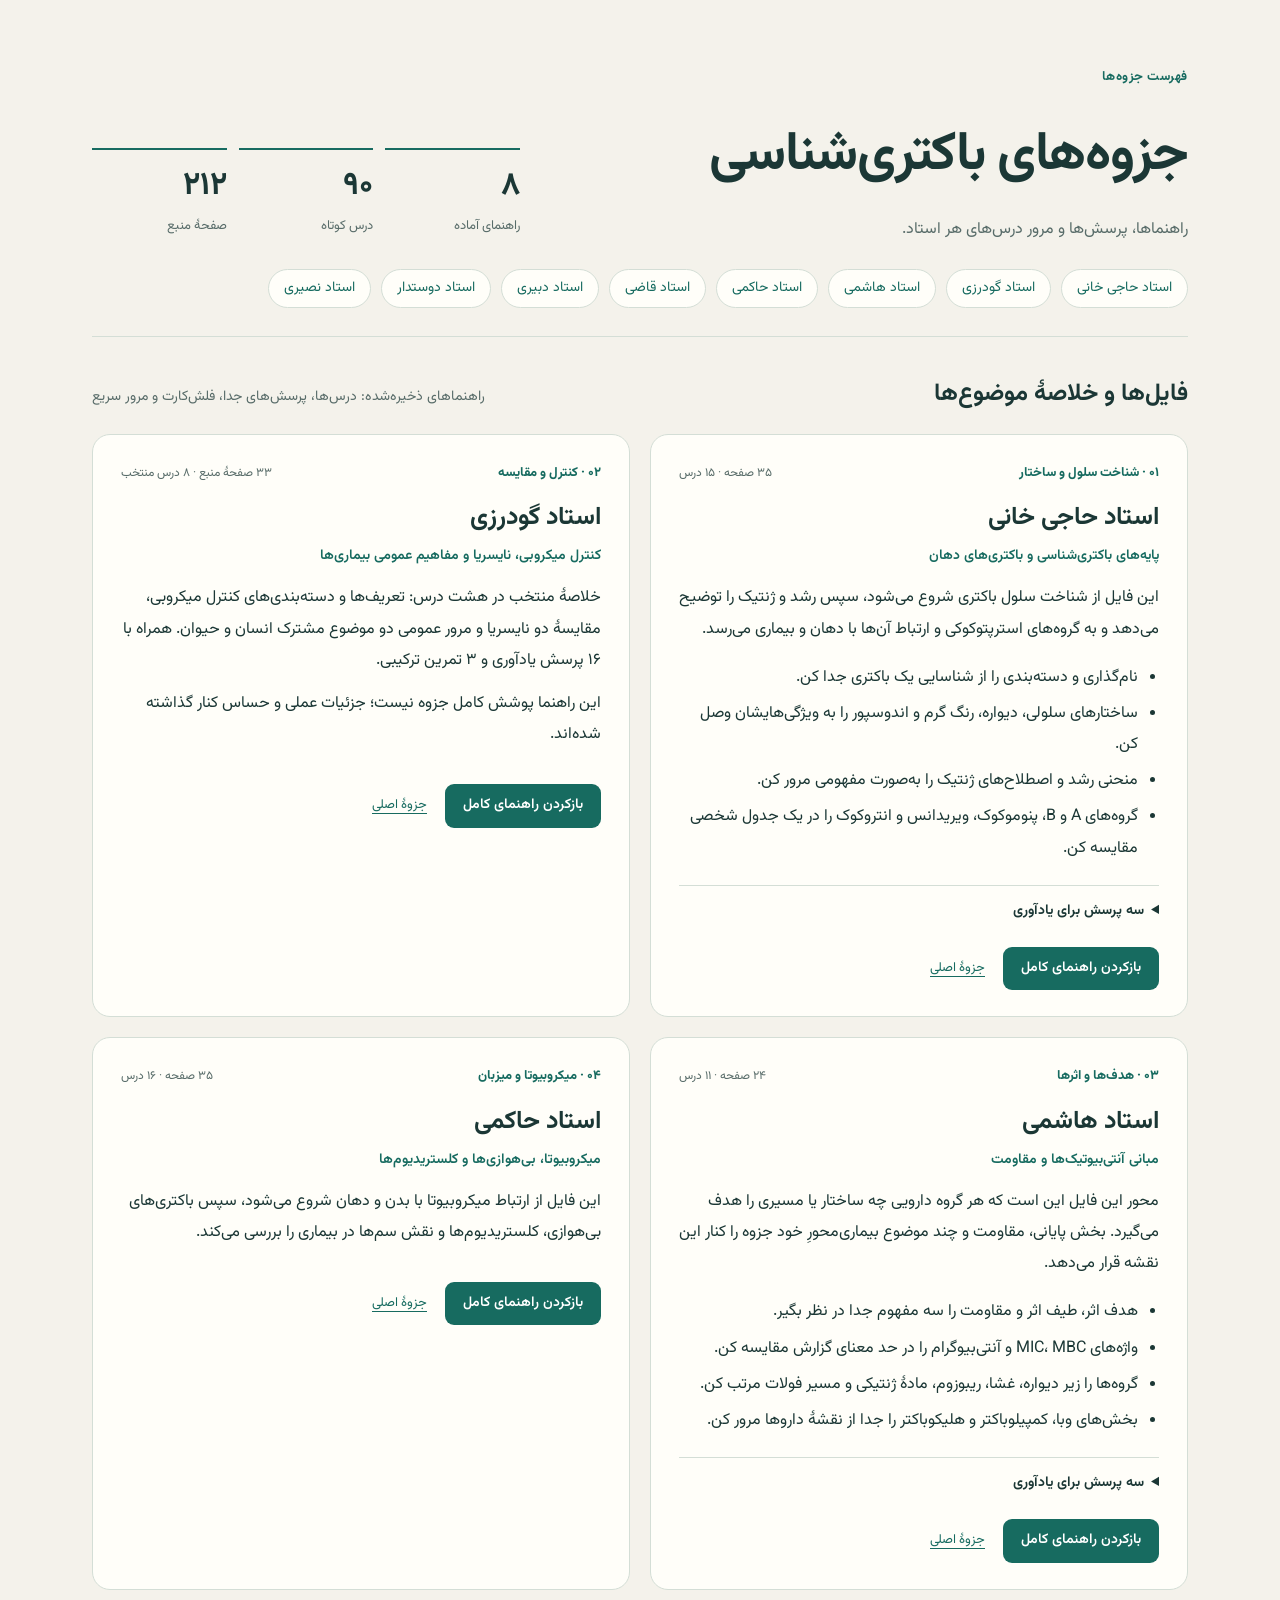
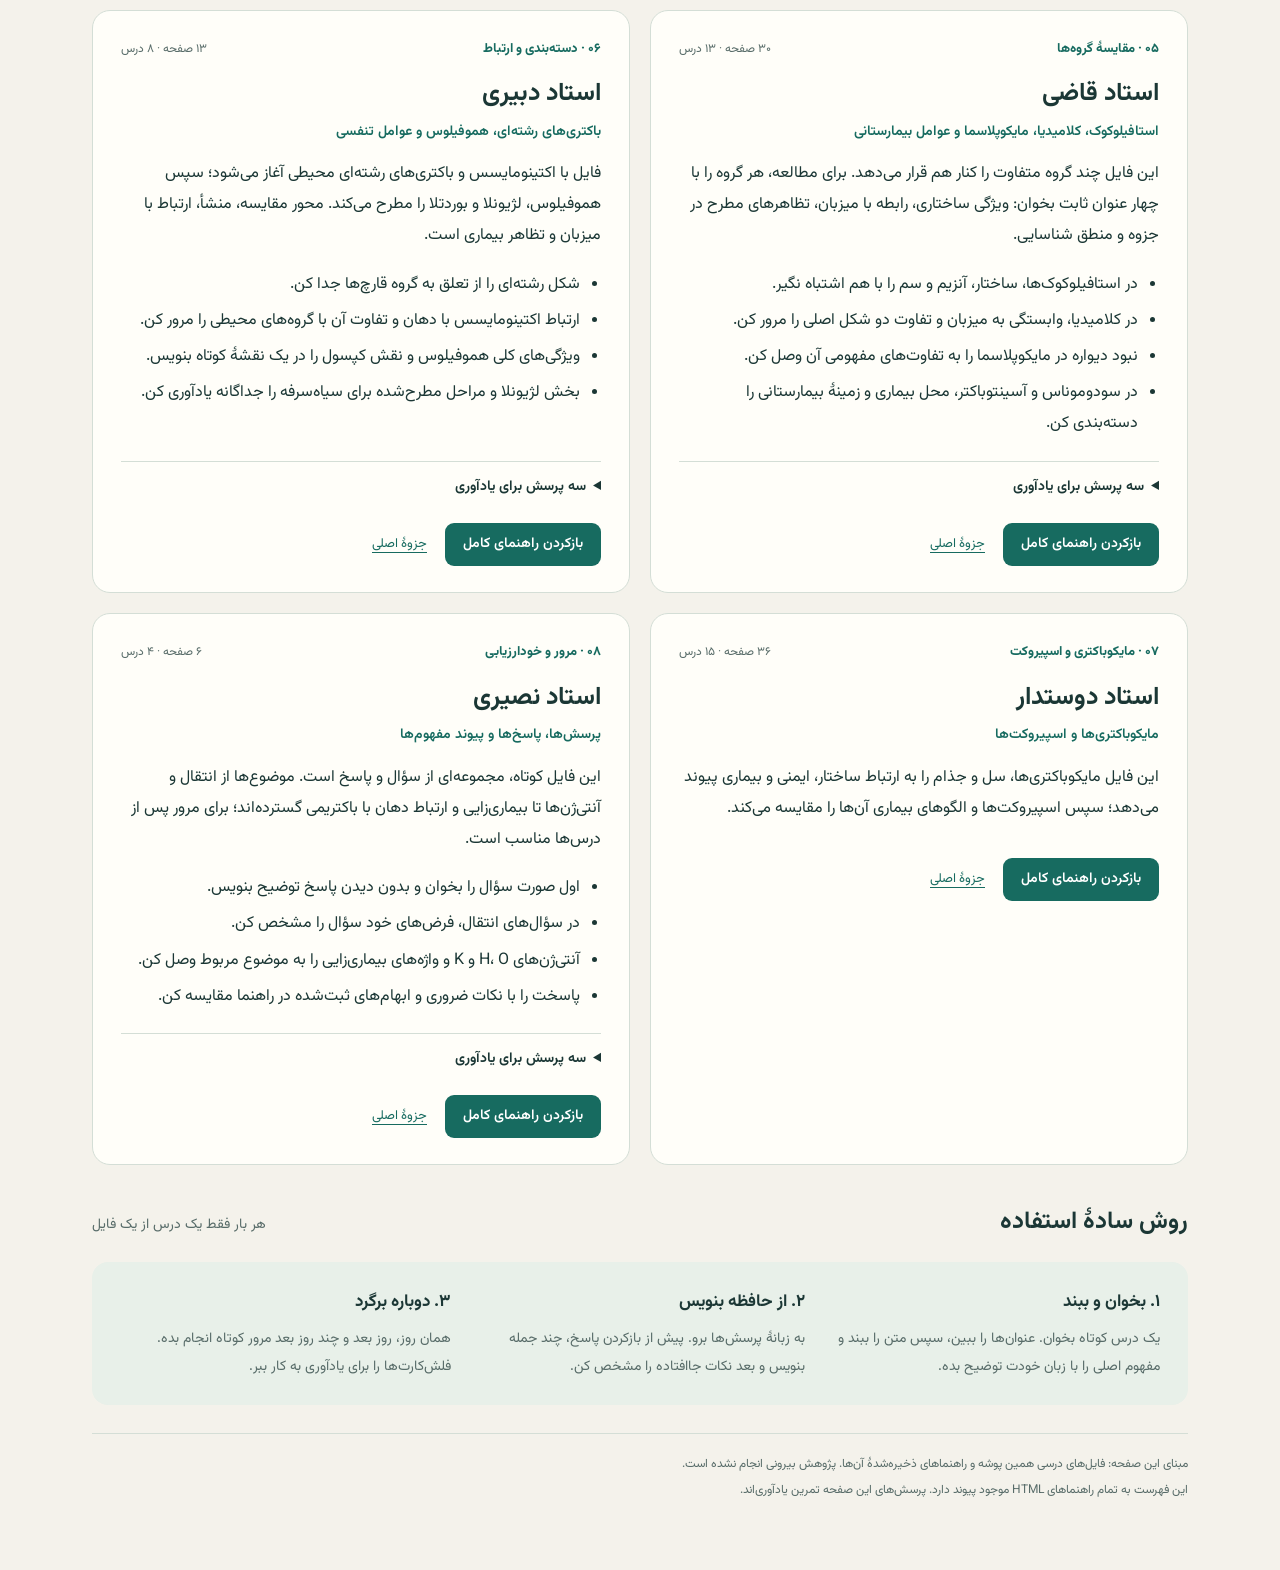
==== study-guides/index.html @ 0874d5f5 "Add Persian bacteriology study guides and static website" ====
<!doctype html>
<html lang="fa" dir="rtl">
<head>
<meta charset="utf-8">
<meta name="viewport" content="width=device-width,initial-scale=1">
<title>راهنمای مطالعهٔ باکتری‌شناسی</title>
<style>
@font-face{font-family:Vazirmatn;src:url('_work/vazirmatn.woff2') format('woff2');font-weight:100 900;font-display:swap}
:root{color-scheme:light;--bg:#f4f2eb;--paper:#fffef9;--ink:#1b3735;--muted:#586c69;--line:#d4ded6;--accent:#176b60;--wash:#e8f0e9;--note:#80533b}
*{box-sizing:border-box}html{scroll-behavior:smooth}body{margin:0;background:var(--bg);color:var(--ink);font-family:Vazirmatn,Tahoma,sans-serif;font-size:16px;line-height:1.95}a{color:var(--accent);text-underline-offset:5px}a:focus-visible,summary:focus-visible{outline:3px solid #bd6b43;outline-offset:5px}main{max-width:1160px;margin:auto;padding:36px 32px 64px}.eyebrow{font-size:13px;letter-spacing:.04em;font-weight:700;color:var(--accent)}header{border-bottom:1px solid var(--line);padding:16px 0 28px}.hero{display:grid;grid-template-columns:1.45fr 1fr;gap:48px;align-items:end}h1{font-size:clamp(32px,4.5vw,54px);line-height:1.45;margin:14px 0 18px;letter-spacing:-1.3px}h1 span{color:var(--accent)}.lead{color:var(--muted);max-width:650px;margin:0}.stats{display:grid;grid-template-columns:repeat(3,1fr);gap:12px}.stat{border-top:2px solid var(--accent);padding:12px 0 4px}.stat strong{display:block;font-size:32px;line-height:1.5}.stat span{font-size:13px;color:var(--muted)}nav{display:flex;gap:10px;flex-wrap:wrap;margin:24px 0 0}nav a{padding:5px 15px;background:var(--paper);border:1px solid var(--line);border-radius:24px;text-decoration:none;font-size:14px}.section-head{display:flex;gap:20px;justify-content:space-between;align-items:baseline;margin:34px 0 16px}.section-head h2{margin:0;font-size:24px}.section-head p{margin:0;color:var(--muted);font-size:14px}.grid{display:grid;grid-template-columns:repeat(2,minmax(0,1fr));gap:20px}.card{background:var(--paper);padding:26px 28px;border:1px solid var(--line);border-radius:18px;display:flex;flex-direction:column}.card-top{display:flex;align-items:baseline;justify-content:space-between;gap:12px}.number{color:var(--accent);font-weight:750;font-size:13px}.meta{color:var(--muted);font-size:12px}.card h3{font-size:25px;margin:8px 0 0}.subtitle{font-weight:600;color:var(--accent);font-size:14px;margin:2px 0 12px}.card p{margin:0 0 12px}.card ul{padding-right:21px;margin:0 0 16px}.card li{margin:5px 0}.card details{border-top:1px solid var(--line);padding-top:12px;margin-top:auto}.card summary{cursor:pointer;font-weight:650;font-size:14px}.card details ol{padding-right:22px;font-size:14px;margin-bottom:0}.actions{display:flex;align-items:center;gap:18px;flex-wrap:wrap;margin-top:22px}.button{display:inline-block;background:var(--accent);color:white;border-radius:9px;padding:8px 18px;text-decoration:none;font-weight:600;font-size:14px}.source{font-size:13px}.method{display:grid;grid-template-columns:repeat(3,1fr);gap:24px;padding:24px 28px;background:var(--wash);border-radius:16px}.method h3{font-size:17px;margin:0 0 7px}.method p{font-size:14px;color:var(--muted);margin:0}.skip{margin-top:34px;padding:24px 28px;border:1px solid #d9c9bc;border-radius:16px}.skip h2{font-size:21px;margin:0 0 8px;color:var(--note)}.skip p{margin:0;color:var(--muted);font-size:14px}.skipped-files{display:flex;gap:10px;flex-wrap:wrap;margin-top:16px}.skipped-files span{padding:5px 16px;background:#ece5dc;border-radius:20px;color:#684936;font-size:14px}footer{margin-top:28px;padding-top:16px;border-top:1px solid var(--line);color:var(--muted);font-size:12px}footer p{margin:3px 0}.hint{font-size:13px;color:var(--muted);margin:15px 0 0}
@media(max-width:760px){main{padding:22px 18px 40px}.hero{grid-template-columns:1fr;gap:24px}.grid{grid-template-columns:1fr}.method{grid-template-columns:1fr;gap:20px}.section-head{display:block}.section-head p{margin-top:6px}.card{padding:22px}.stats{max-width:430px}.skip{padding:22px}}
@media(prefers-reduced-motion:reduce){html{scroll-behavior:auto}}
@media print{body{background:white;font-size:12px}main{padding:0}.card{break-inside:avoid}.grid{display:block}.card{margin-bottom:16px}nav,.actions,details{display:none}.hero{gap:24px}.skip{break-inside:avoid}}
.home-link{display:inline-flex;align-items:center;justify-content:center;gap:8px;min-height:44px;padding:7px 14px;border:1px solid var(--line);border-radius:10px;background:var(--paper);color:var(--ink);font-size:calc(14px * var(--text-scale,1));font-weight:600;text-decoration:none;white-space:nowrap}.home-link:hover{background:var(--soft,var(--wash));text-decoration:underline}.home-link:focus-visible{outline:3px solid var(--green,var(--accent));outline-offset:3px}.home-fallback{margin:0 0 14px}.js .home-fallback{display:none}@media print{.home-link,.home-fallback{display:none!important}}
</style>
</head>
<body>
<main>
<header>
<p class="eyebrow">فهرست جزوه‌ها</p>
<div class="hero">
<div><h1><strong>جزوه‌های باکتری‌شناسی</strong></h1><p class="lead">راهنماها، پرسش‌ها و مرور درس‌های هر استاد.</p></div>
<div class="stats" aria-label="آمار راهنماهای این فهرست"><div class="stat"><strong>۸</strong><span>راهنمای آماده</span></div><div class="stat"><strong>۹۰</strong><span>درس کوتاه</span></div><div class="stat"><strong>۲۱۲</strong><span>صفحهٔ منبع</span></div></div>
</div>
<nav aria-label="دسترسی به فایل‌ها"><a href="#haji-khani">استاد حاجی خانی</a><a href="#goodarzi">استاد گودرزی</a><a href="#hashemi">استاد هاشمی</a><a href="#hakemi">استاد حاکمی</a><a href="#ghazi">استاد قاضی</a><a href="#dabiri">استاد دبیری</a><a href="#doostdar">استاد دوستدار</a><a href="#nasiri">استاد نصیری</a></nav>
</header>

<div class="section-head"><h2>فایل‌ها و خلاصهٔ موضوع‌ها</h2><p>راهنماهای ذخیره‌شده: درس‌ها، پرسش‌های جدا، فلش‌کارت و مرور سریع</p></div>
<section class="grid" aria-label="راهنماهای مطالعه">
<article class="card" id="haji-khani">
<div class="card-top"><span class="number">۰۱ · شناخت سلول و ساختار</span><span class="meta">۳۵ صفحه · ۱۵ درس</span></div>
<h3>استاد حاجی خانی</h3><p class="subtitle">پایه‌های باکتری‌شناسی و باکتری‌های دهان</p>
<p>این فایل از شناخت سلول باکتری شروع می‌شود، سپس رشد و ژنتیک را توضیح می‌دهد و به گروه‌های استرپتوکوکی و ارتباط آن‌ها با دهان و بیماری می‌رسد.</p>
<ul><li>نام‌گذاری و دسته‌بندی را از شناسایی یک باکتری جدا کن.</li><li>ساختارهای سلولی، دیواره، رنگ گرم و اندوسپور را به ویژگی‌هایشان وصل کن.</li><li>منحنی رشد و اصطلاح‌های ژنتیک را به‌صورت مفهومی مرور کن.</li><li>گروه‌های A و B، پنوموکوک، ویریدانس و انتروکوک را در یک جدول شخصی مقایسه کن.</li></ul>
<details><summary>سه پرسش برای یادآوری</summary><ol><li>دیواره و غشا چه تفاوتی در نقش دارند؟</li><li>کروموزوم، پلاسمید و نوکلئوئید چه نسبتی با هم دارند؟</li><li>باکتری‌های مطرح در دهان چه ارتباط‌هایی با پلاک و بیماری دارند؟</li></ol></details>
<div class="actions"><a class="button" href="%D8%A7%D8%B3%D8%AA%D8%A7%D8%AF%20%D8%AD%D8%A7%D8%AC%DB%8C%20%D8%AE%D8%A7%D9%86%DB%8C.html">بازکردن راهنمای کامل</a><a class="source" href="../%D8%A7%D8%B3%D8%AA%D8%A7%D8%AF%20%D8%AD%D8%A7%D8%AC%DB%8C%20%D8%AE%D8%A7%D9%86%DB%8C.pdf">جزوهٔ اصلی</a></div>
</article>

<article class="card" id="goodarzi"><div class="card-top"><span class="number">۰۲ · کنترل و مقایسه</span><span class="meta">۳۳ صفحهٔ منبع · ۸ درس منتخب</span></div><h3>استاد گودرزی</h3><p class="subtitle">کنترل میکروبی، نایسریا و مفاهیم عمومی بیماری‌ها</p><p>خلاصهٔ منتخب در هشت درس: تعریف‌ها و دسته‌بندی‌های کنترل میکروبی، مقایسهٔ دو نایسریا و مرور عمومی دو موضوع مشترک انسان و حیوان. همراه با ۱۶ پرسش یادآوری و ۳ تمرین ترکیبی.</p><p>این راهنما پوشش کامل جزوه نیست؛ جزئیات عملی و حساس کنار گذاشته شده‌اند.</p><div class="actions"><a class="button" href="%D8%A7%D8%B3%D8%AA%D8%A7%D8%AF%20%DA%AF%D9%88%D8%AF%D8%B1%D8%B2%DB%8C.html">بازکردن راهنمای کامل</a><a class="source" href="../%D8%A7%D8%B3%D8%AA%D8%A7%D8%AF%20%DA%AF%D9%88%D8%AF%D8%B1%D8%B2%DB%8C.pdf">جزوهٔ اصلی</a></div></article>

<article class="card" id="hashemi">
<div class="card-top"><span class="number">۰۳ · هدف‌ها و اثرها</span><span class="meta">۲۴ صفحه · ۱۱ درس</span></div>
<h3>استاد هاشمی</h3><p class="subtitle">مبانی آنتی‌بیوتیک‌ها و مقاومت</p>
<p>محور این فایل این است که هر گروه دارویی چه ساختار یا مسیری را هدف می‌گیرد. بخش پایانی، مقاومت و چند موضوع بیماری‌محورِ خود جزوه را کنار این نقشه قرار می‌دهد.</p>
<ul><li>هدف اثر، طیف اثر و مقاومت را سه مفهوم جدا در نظر بگیر.</li><li>واژه‌های MIC، MBC و آنتی‌بیوگرام را در حد معنای گزارش مقایسه کن.</li><li>گروه‌ها را زیر دیواره، غشا، ریبوزوم، مادهٔ ژنتیکی و مسیر فولات مرتب کن.</li><li>بخش‌های وبا، کمپیلوباکتر و هلیکوباکتر را جدا از نقشهٔ داروها مرور کن.</li></ul>
<details><summary>سه پرسش برای یادآوری</summary><ol><li>هدف یک دارو چه تفاوتی با طیف آن دارد؟</li><li>مهار ساخت پروتئین چه ارتباطی با ریبوزوم دارد؟</li><li>تغییر هدف دارو چگونه با مفهوم مقاومت مرتبط می‌شود؟</li></ol></details>
<div class="actions"><a class="button" href="%D8%A7%D8%B3%D8%AA%D8%A7%D8%AF%20%D9%87%D8%A7%D8%B4%D9%85%DB%8C.html">بازکردن راهنمای کامل</a><a class="source" href="../%D8%A7%D8%B3%D8%AA%D8%A7%D8%AF%20%D9%87%D8%A7%D8%B4%D9%85%DB%8C.pdf">جزوهٔ اصلی</a></div>
</article>

<article class="card" id="hakemi">
<div class="card-top"><span class="number">۰۴ · میکروبیوتا و میزبان</span><span class="meta">۳۵ صفحه · ۱۶ درس</span></div>
<h3>استاد حاکمی</h3><p class="subtitle">میکروبیوتا، بی‌هوازی‌ها و کلستریدیوم‌ها</p>
<p>این فایل از ارتباط میکروبیوتا با بدن و دهان شروع می‌شود، سپس باکتری‌های بی‌هوازی، کلستریدیوم‌ها و نقش سم‌ها در بیماری را بررسی می‌کند.</p>
<div class="actions"><a class="button" href="%D8%A7%D8%B3%D8%AA%D8%A7%D8%AF%20%D8%AD%D8%A7%DA%A9%D9%85%DB%8C.html">بازکردن راهنمای کامل</a><a class="source" href="../%D8%A7%D8%B3%D8%AA%D8%A7%D8%AF%20%D8%AD%D8%A7%DA%A9%D9%85%DB%8C.pdf">جزوهٔ اصلی</a></div>
</article>

<article class="card" id="ghazi">
<div class="card-top"><span class="number">۰۵ · مقایسهٔ گروه‌ها</span><span class="meta">۳۰ صفحه · ۱۳ درس</span></div>
<h3>استاد قاضی</h3><p class="subtitle">استافیلوکوک، کلامیدیا، مایکوپلاسما و عوامل بیمارستانی</p>
<p>این فایل چند گروه متفاوت را کنار هم قرار می‌دهد. برای مطالعه، هر گروه را با چهار عنوان ثابت بخوان: ویژگی ساختاری، رابطه با میزبان، تظاهرهای مطرح در جزوه و منطق شناسایی.</p>
<ul><li>در استافیلوکوک‌ها، ساختار، آنزیم و سم را با هم اشتباه نگیر.</li><li>در کلامیدیا، وابستگی به میزبان و تفاوت دو شکل اصلی را مرور کن.</li><li>نبود دیواره در مایکوپلاسما را به تفاوت‌های مفهومی آن وصل کن.</li><li>در سودوموناس و آسینتوباکتر، محل بیماری و زمینهٔ بیمارستانی را دسته‌بندی کن.</li></ul>
<details><summary>سه پرسش برای یادآوری</summary><ol><li>مسمومیت غذایی چه تفاوتی با عفونت بافتی دارد؟</li><li>دو شکل اصلی کلامیدیا چه تفاوت مفهومی دارند؟</li><li>چه ویژگی ساختاری مایکوپلاسما را از بسیاری از گروه‌ها جدا می‌کند؟</li></ol></details>
<div class="actions"><a class="button" href="%D8%A7%D8%B3%D8%AA%D8%A7%D8%AF%20%D9%82%D8%A7%D8%B6%DB%8C.html">بازکردن راهنمای کامل</a><a class="source" href="../%D8%A7%D8%B3%D8%AA%D8%A7%D8%AF%20%D9%82%D8%A7%D8%B6%DB%8C.pdf">جزوهٔ اصلی</a></div>
</article>

<article class="card" id="dabiri">
<div class="card-top"><span class="number">۰۶ · دسته‌بندی و ارتباط</span><span class="meta">۱۳ صفحه · ۸ درس</span></div>
<h3>استاد دبیری</h3><p class="subtitle">باکتری‌های رشته‌ای، هموفیلوس و عوامل تنفسی</p>
<p>فایل با اکتینومایسس و باکتری‌های رشته‌ای محیطی آغاز می‌شود؛ سپس هموفیلوس، لژیونلا و بوردتلا را مطرح می‌کند. محور مقایسه، منشأ، ارتباط با میزبان و تظاهر بیماری است.</p>
<ul><li>شکل رشته‌ای را از تعلق به گروه قارچ‌ها جدا کن.</li><li>ارتباط اکتینومایسس با دهان و تفاوت آن با گروه‌های محیطی را مرور کن.</li><li>ویژگی‌های کلی هموفیلوس و نقش کپسول را در یک نقشهٔ کوتاه بنویس.</li><li>بخش لژیونلا و مراحل مطرح‌شده برای سیاه‌سرفه را جداگانه یادآوری کن.</li></ul>
<details><summary>سه پرسش برای یادآوری</summary><ol><li>چرا شکل رشته‌ای به‌تنهایی به معنای قارچ‌بودن نیست؟</li><li>منشأ درون‌زاد و برون‌زاد چه تفاوتی دارند؟</li><li>چطور موضوع‌های دهانی و تنفسی این فایل را به دو نقشهٔ جدا تبدیل می‌کنی؟</li></ol></details>
<div class="actions"><a class="button" href="%D8%A7%D8%B3%D8%AA%D8%A7%D8%AF%20%D8%AF%D8%A8%DB%8C%D8%B1%DB%8C.html">بازکردن راهنمای کامل</a><a class="source" href="../%D8%A7%D8%B3%D8%AA%D8%A7%D8%AF%20%D8%AF%D8%A8%DB%8C%D8%B1%DB%8C.pdf">جزوهٔ اصلی</a></div>
</article>

<article class="card" id="doostdar">
<div class="card-top"><span class="number">۰۷ · مایکوباکتری و اسپیروکت</span><span class="meta">۳۶ صفحه · ۱۵ درس</span></div>
<h3>استاد دوستدار</h3><p class="subtitle">مایکوباکتری‌ها و اسپیروکت‌ها</p>
<p>این فایل مایکوباکتری‌ها، سل و جذام را به ارتباط ساختار، ایمنی و بیماری پیوند می‌دهد؛ سپس اسپیروکت‌ها و الگوهای بیماری آن‌ها را مقایسه می‌کند.</p>
<div class="actions"><a class="button" href="%D8%A7%D8%B3%D8%AA%D8%A7%D8%AF%20%D8%AF%D9%88%D8%B3%D8%AA%D8%AF%D8%A7%D8%B1.html">بازکردن راهنمای کامل</a><a class="source" href="../%D8%A7%D8%B3%D8%AA%D8%A7%D8%AF%20%D8%AF%D9%88%D8%B3%D8%AA%D8%AF%D8%A7%D8%B1.pdf">جزوهٔ اصلی</a></div>
</article>

<article class="card" id="nasiri">
<div class="card-top"><span class="number">۰۸ · مرور و خودارزیابی</span><span class="meta">۶ صفحه · ۴ درس</span></div>
<h3>استاد نصیری</h3><p class="subtitle">پرسش‌ها، پاسخ‌ها و پیوند مفهوم‌ها</p>
<p>این فایل کوتاه، مجموعه‌ای از سؤال و پاسخ است. موضوع‌ها از انتقال و آنتی‌ژن‌ها تا بیماری‌زایی و ارتباط دهان با باکتریمی گسترده‌اند؛ برای مرور پس از درس‌ها مناسب است.</p>
<ul><li>اول صورت سؤال را بخوان و بدون دیدن پاسخ توضیح بنویس.</li><li>در سؤال‌های انتقال، فرض‌های خود سؤال را مشخص کن.</li><li>آنتی‌ژن‌های H، O و K و واژه‌های بیماری‌زایی را به موضوع مربوط وصل کن.</li><li>پاسخت را با نکات ضروری و ابهام‌های ثبت‌شده در راهنما مقایسه کن.</li></ul>
<details><summary>سه پرسش برای یادآوری</summary><ol><li>چرا فرض‌های صورت سؤال در نتیجه‌گیری اهمیت دارند؟</li><li>آنتی‌ژن‌های H، O و K به چه ویژگی‌هایی اشاره می‌کنند؟</li><li>موضوع دهان و باکتریمی به کدام بخش درس‌های قبلی وصل می‌شود؟</li></ol></details>
<div class="actions"><a class="button" href="%D8%A7%D8%B3%D8%AA%D8%A7%D8%AF%20%D9%86%D8%B5%DB%8C%D8%B1%DB%8C.html">بازکردن راهنمای کامل</a><a class="source" href="../%D8%A7%D8%B3%D8%AA%D8%A7%D8%AF%20%D9%86%D8%B5%DB%8C%D8%B1%DB%8C.pdf">جزوهٔ اصلی</a></div>
</article>
</section>

<div class="section-head"><h2>روش سادهٔ استفاده</h2><p>هر بار فقط یک درس از یک فایل</p></div>
<section class="method" aria-label="روش مطالعه"><div><h3>۱. بخوان و ببند</h3><p>یک درس کوتاه بخوان. عنوان‌ها را ببین، سپس متن را ببند و مفهوم اصلی را با زبان خودت توضیح بده.</p></div><div><h3>۲. از حافظه بنویس</h3><p>به زبانهٔ پرسش‌ها برو. پیش از بازکردن پاسخ، چند جمله بنویس و بعد نکات جاافتاده را مشخص کن.</p></div><div><h3>۳. دوباره برگرد</h3><p>همان روز، روز بعد و چند روز بعد مرور کوتاه انجام بده. فلش‌کارت‌ها را برای یادآوری به کار ببر.</p></div></section>


<footer><p>مبنای این صفحه: فایل‌های درسی همین پوشه و راهنماهای ذخیره‌شدهٔ آن‌ها. پژوهش بیرونی انجام نشده است.</p><p>این فهرست به تمام راهنماهای HTML موجود پیوند دارد. پرسش‌های این صفحه تمرین یادآوری‌اند.</p></footer>
</main>
</body>
</html>
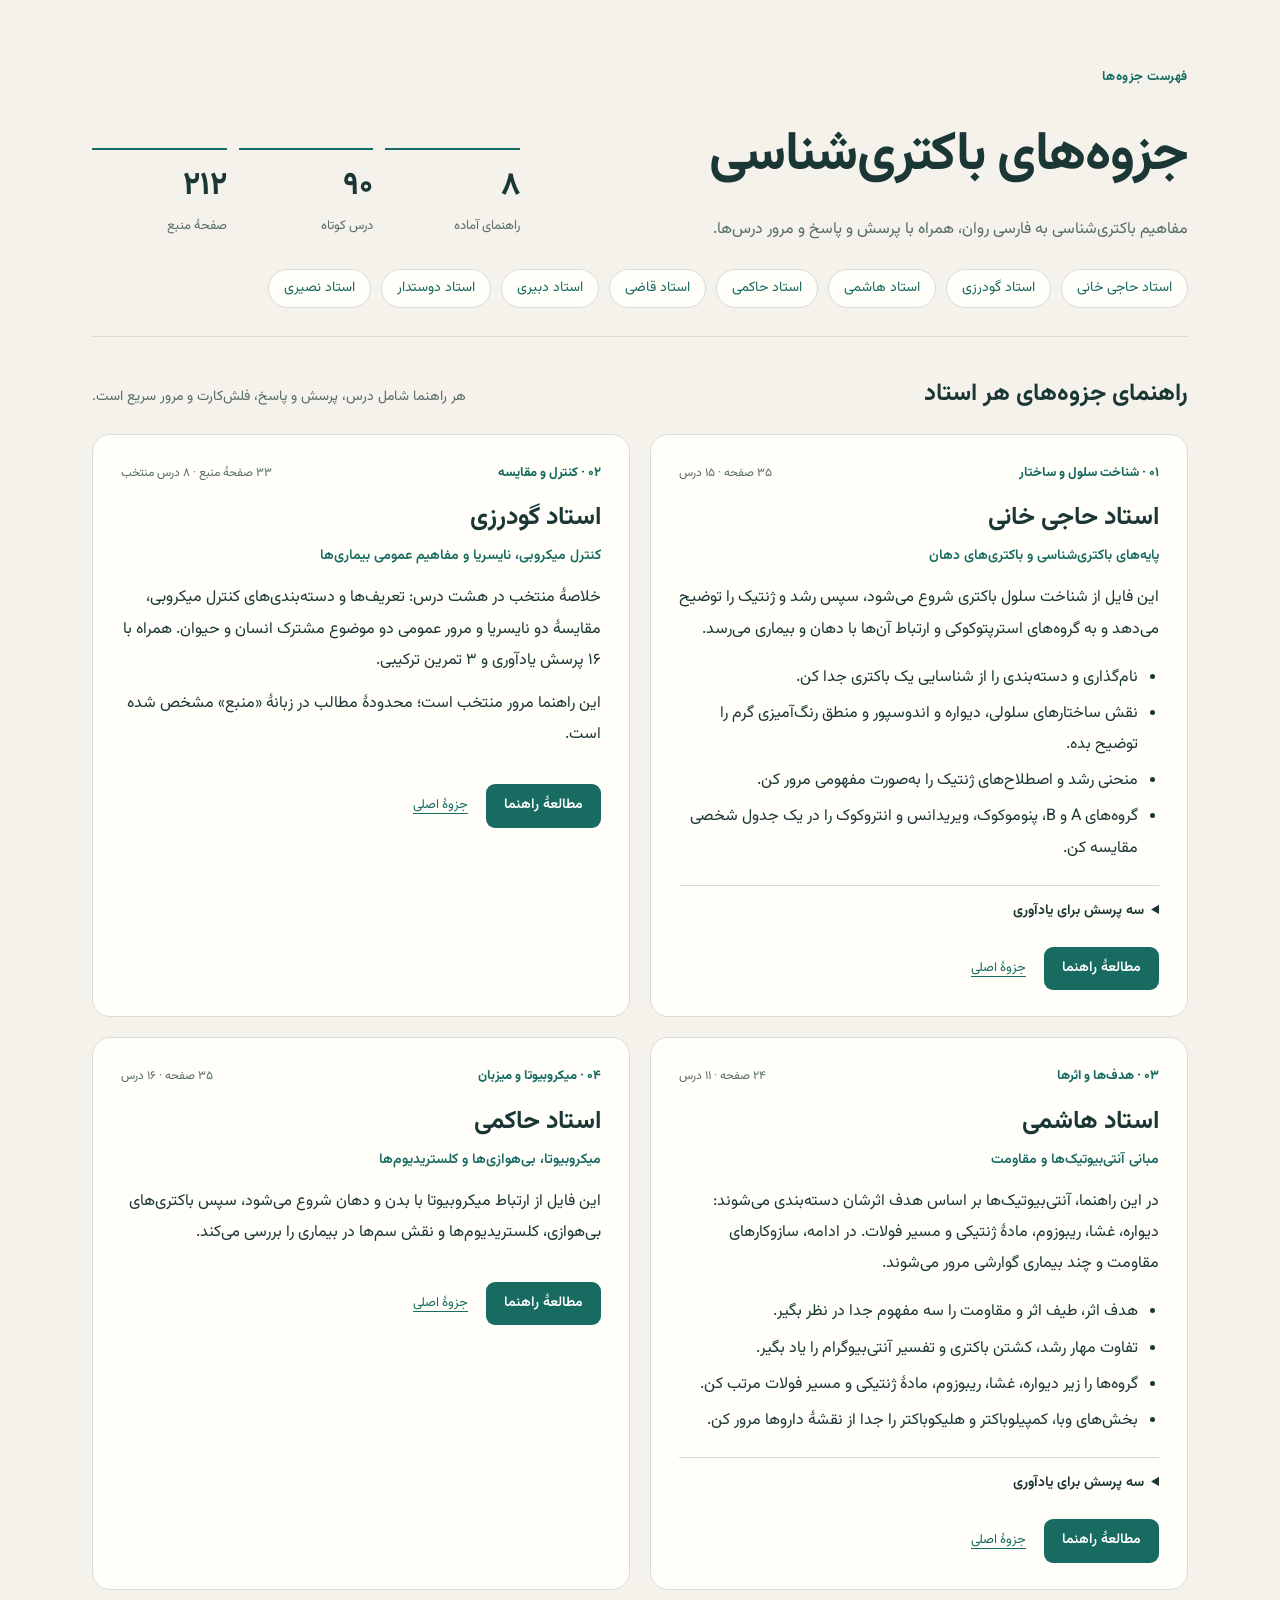
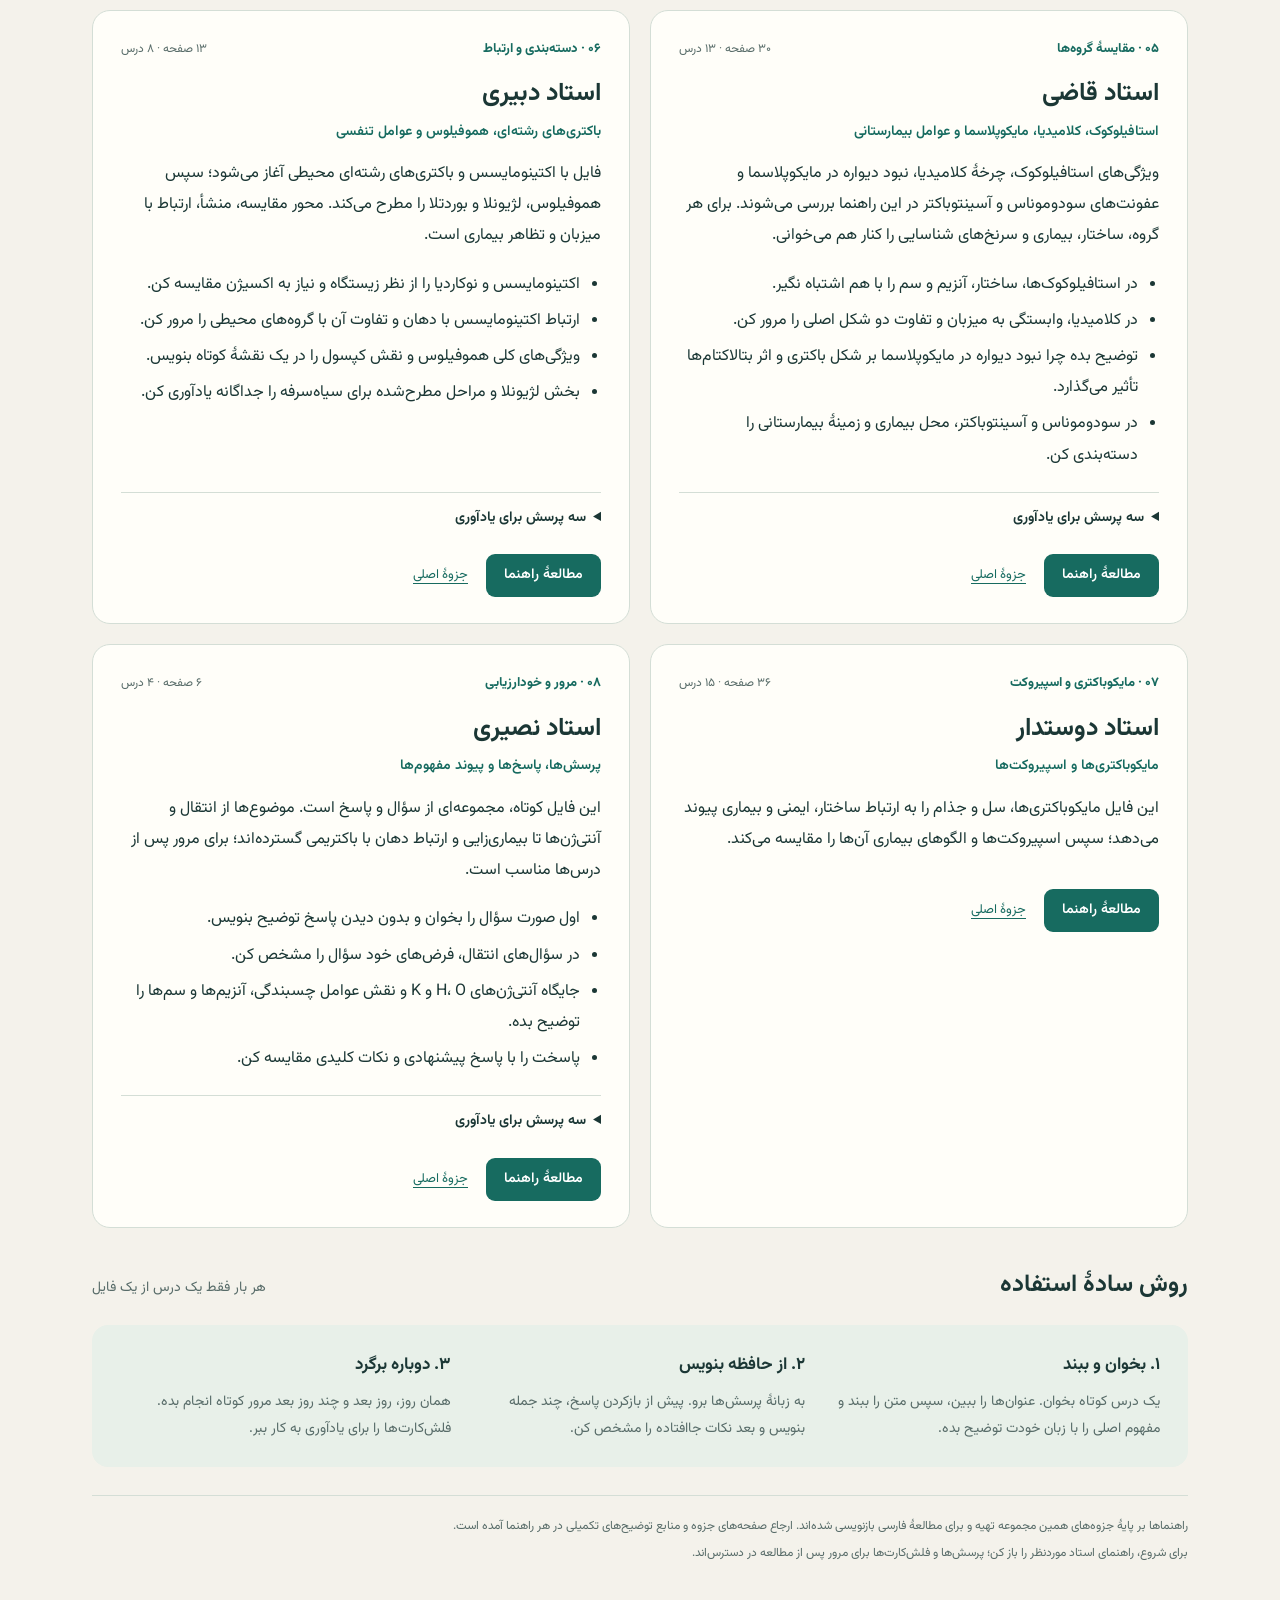
==== commit 77632923: "Improve Persian study guides and remove review notices" ====
--- a/study-guides/index.html
+++ b/study-guides/index.html
@@ -19,73 +19,73 @@
 <header>
 <p class="eyebrow">فهرست جزوه‌ها</p>
 <div class="hero">
-<div><h1><strong>جزوه‌های باکتری‌شناسی</strong></h1><p class="lead">راهنماها، پرسش‌ها و مرور درس‌های هر استاد.</p></div>
+<div><h1><strong>جزوه‌های باکتری‌شناسی</strong></h1><p class="lead">مفاهیم باکتری‌شناسی به فارسی روان، همراه با پرسش و پاسخ و مرور درس‌ها.</p></div>
 <div class="stats" aria-label="آمار راهنماهای این فهرست"><div class="stat"><strong>۸</strong><span>راهنمای آماده</span></div><div class="stat"><strong>۹۰</strong><span>درس کوتاه</span></div><div class="stat"><strong>۲۱۲</strong><span>صفحهٔ منبع</span></div></div>
 </div>
 <nav aria-label="دسترسی به فایل‌ها"><a href="#haji-khani">استاد حاجی خانی</a><a href="#goodarzi">استاد گودرزی</a><a href="#hashemi">استاد هاشمی</a><a href="#hakemi">استاد حاکمی</a><a href="#ghazi">استاد قاضی</a><a href="#dabiri">استاد دبیری</a><a href="#doostdar">استاد دوستدار</a><a href="#nasiri">استاد نصیری</a></nav>
 </header>
 
-<div class="section-head"><h2>فایل‌ها و خلاصهٔ موضوع‌ها</h2><p>راهنماهای ذخیره‌شده: درس‌ها، پرسش‌های جدا، فلش‌کارت و مرور سریع</p></div>
+<div class="section-head"><h2>راهنمای جزوه‌های هر استاد</h2><p>هر راهنما شامل درس، پرسش و پاسخ، فلش‌کارت و مرور سریع است.</p></div>
 <section class="grid" aria-label="راهنماهای مطالعه">
 <article class="card" id="haji-khani">
 <div class="card-top"><span class="number">۰۱ · شناخت سلول و ساختار</span><span class="meta">۳۵ صفحه · ۱۵ درس</span></div>
 <h3>استاد حاجی خانی</h3><p class="subtitle">پایه‌های باکتری‌شناسی و باکتری‌های دهان</p>
 <p>این فایل از شناخت سلول باکتری شروع می‌شود، سپس رشد و ژنتیک را توضیح می‌دهد و به گروه‌های استرپتوکوکی و ارتباط آن‌ها با دهان و بیماری می‌رسد.</p>
-<ul><li>نام‌گذاری و دسته‌بندی را از شناسایی یک باکتری جدا کن.</li><li>ساختارهای سلولی، دیواره، رنگ گرم و اندوسپور را به ویژگی‌هایشان وصل کن.</li><li>منحنی رشد و اصطلاح‌های ژنتیک را به‌صورت مفهومی مرور کن.</li><li>گروه‌های A و B، پنوموکوک، ویریدانس و انتروکوک را در یک جدول شخصی مقایسه کن.</li></ul>
+<ul><li>نام‌گذاری و دسته‌بندی را از شناسایی یک باکتری جدا کن.</li><li>نقش ساختارهای سلولی، دیواره و اندوسپور و منطق رنگ‌آمیزی گرم را توضیح بده.</li><li>منحنی رشد و اصطلاح‌های ژنتیک را به‌صورت مفهومی مرور کن.</li><li>گروه‌های A و B، پنوموکوک، ویریدانس و انتروکوک را در یک جدول شخصی مقایسه کن.</li></ul>
 <details><summary>سه پرسش برای یادآوری</summary><ol><li>دیواره و غشا چه تفاوتی در نقش دارند؟</li><li>کروموزوم، پلاسمید و نوکلئوئید چه نسبتی با هم دارند؟</li><li>باکتری‌های مطرح در دهان چه ارتباط‌هایی با پلاک و بیماری دارند؟</li></ol></details>
-<div class="actions"><a class="button" href="%D8%A7%D8%B3%D8%AA%D8%A7%D8%AF%20%D8%AD%D8%A7%D8%AC%DB%8C%20%D8%AE%D8%A7%D9%86%DB%8C.html">بازکردن راهنمای کامل</a><a class="source" href="../%D8%A7%D8%B3%D8%AA%D8%A7%D8%AF%20%D8%AD%D8%A7%D8%AC%DB%8C%20%D8%AE%D8%A7%D9%86%DB%8C.pdf">جزوهٔ اصلی</a></div>
+<div class="actions"><a class="button" href="%D8%A7%D8%B3%D8%AA%D8%A7%D8%AF%20%D8%AD%D8%A7%D8%AC%DB%8C%20%D8%AE%D8%A7%D9%86%DB%8C.html">مطالعهٔ راهنما</a><a class="source" href="../%D8%A7%D8%B3%D8%AA%D8%A7%D8%AF%20%D8%AD%D8%A7%D8%AC%DB%8C%20%D8%AE%D8%A7%D9%86%DB%8C.pdf">جزوهٔ اصلی</a></div>
 </article>
 
-<article class="card" id="goodarzi"><div class="card-top"><span class="number">۰۲ · کنترل و مقایسه</span><span class="meta">۳۳ صفحهٔ منبع · ۸ درس منتخب</span></div><h3>استاد گودرزی</h3><p class="subtitle">کنترل میکروبی، نایسریا و مفاهیم عمومی بیماری‌ها</p><p>خلاصهٔ منتخب در هشت درس: تعریف‌ها و دسته‌بندی‌های کنترل میکروبی، مقایسهٔ دو نایسریا و مرور عمومی دو موضوع مشترک انسان و حیوان. همراه با ۱۶ پرسش یادآوری و ۳ تمرین ترکیبی.</p><p>این راهنما پوشش کامل جزوه نیست؛ جزئیات عملی و حساس کنار گذاشته شده‌اند.</p><div class="actions"><a class="button" href="%D8%A7%D8%B3%D8%AA%D8%A7%D8%AF%20%DA%AF%D9%88%D8%AF%D8%B1%D8%B2%DB%8C.html">بازکردن راهنمای کامل</a><a class="source" href="../%D8%A7%D8%B3%D8%AA%D8%A7%D8%AF%20%DA%AF%D9%88%D8%AF%D8%B1%D8%B2%DB%8C.pdf">جزوهٔ اصلی</a></div></article>
+<article class="card" id="goodarzi"><div class="card-top"><span class="number">۰۲ · کنترل و مقایسه</span><span class="meta">۳۳ صفحهٔ منبع · ۸ درس منتخب</span></div><h3>استاد گودرزی</h3><p class="subtitle">کنترل میکروبی، نایسریا و مفاهیم عمومی بیماری‌ها</p><p>خلاصهٔ منتخب در هشت درس: تعریف‌ها و دسته‌بندی‌های کنترل میکروبی، مقایسهٔ دو نایسریا و مرور عمومی دو موضوع مشترک انسان و حیوان. همراه با ۱۶ پرسش یادآوری و ۳ تمرین ترکیبی.</p><p>این راهنما مرور منتخب است؛ محدودهٔ مطالب در زبانهٔ «منبع» مشخص شده است.</p><div class="actions"><a class="button" href="%D8%A7%D8%B3%D8%AA%D8%A7%D8%AF%20%DA%AF%D9%88%D8%AF%D8%B1%D8%B2%DB%8C.html">مطالعهٔ راهنما</a><a class="source" href="../%D8%A7%D8%B3%D8%AA%D8%A7%D8%AF%20%DA%AF%D9%88%D8%AF%D8%B1%D8%B2%DB%8C.pdf">جزوهٔ اصلی</a></div></article>
 
 <article class="card" id="hashemi">
 <div class="card-top"><span class="number">۰۳ · هدف‌ها و اثرها</span><span class="meta">۲۴ صفحه · ۱۱ درس</span></div>
 <h3>استاد هاشمی</h3><p class="subtitle">مبانی آنتی‌بیوتیک‌ها و مقاومت</p>
-<p>محور این فایل این است که هر گروه دارویی چه ساختار یا مسیری را هدف می‌گیرد. بخش پایانی، مقاومت و چند موضوع بیماری‌محورِ خود جزوه را کنار این نقشه قرار می‌دهد.</p>
-<ul><li>هدف اثر، طیف اثر و مقاومت را سه مفهوم جدا در نظر بگیر.</li><li>واژه‌های MIC، MBC و آنتی‌بیوگرام را در حد معنای گزارش مقایسه کن.</li><li>گروه‌ها را زیر دیواره، غشا، ریبوزوم، مادهٔ ژنتیکی و مسیر فولات مرتب کن.</li><li>بخش‌های وبا، کمپیلوباکتر و هلیکوباکتر را جدا از نقشهٔ داروها مرور کن.</li></ul>
+<p>در این راهنما، آنتی‌بیوتیک‌ها بر اساس هدف اثرشان دسته‌بندی می‌شوند: دیواره، غشا، ریبوزوم، مادهٔ ژنتیکی و مسیر فولات. در ادامه، سازوکارهای مقاومت و چند بیماری گوارشی مرور می‌شوند.</p>
+<ul><li>هدف اثر، طیف اثر و مقاومت را سه مفهوم جدا در نظر بگیر.</li><li>تفاوت مهار رشد، کشتن باکتری و تفسیر آنتی‌بیوگرام را یاد بگیر.</li><li>گروه‌ها را زیر دیواره، غشا، ریبوزوم، مادهٔ ژنتیکی و مسیر فولات مرتب کن.</li><li>بخش‌های وبا، کمپیلوباکتر و هلیکوباکتر را جدا از نقشهٔ داروها مرور کن.</li></ul>
 <details><summary>سه پرسش برای یادآوری</summary><ol><li>هدف یک دارو چه تفاوتی با طیف آن دارد؟</li><li>مهار ساخت پروتئین چه ارتباطی با ریبوزوم دارد؟</li><li>تغییر هدف دارو چگونه با مفهوم مقاومت مرتبط می‌شود؟</li></ol></details>
-<div class="actions"><a class="button" href="%D8%A7%D8%B3%D8%AA%D8%A7%D8%AF%20%D9%87%D8%A7%D8%B4%D9%85%DB%8C.html">بازکردن راهنمای کامل</a><a class="source" href="../%D8%A7%D8%B3%D8%AA%D8%A7%D8%AF%20%D9%87%D8%A7%D8%B4%D9%85%DB%8C.pdf">جزوهٔ اصلی</a></div>
+<div class="actions"><a class="button" href="%D8%A7%D8%B3%D8%AA%D8%A7%D8%AF%20%D9%87%D8%A7%D8%B4%D9%85%DB%8C.html">مطالعهٔ راهنما</a><a class="source" href="../%D8%A7%D8%B3%D8%AA%D8%A7%D8%AF%20%D9%87%D8%A7%D8%B4%D9%85%DB%8C.pdf">جزوهٔ اصلی</a></div>
 </article>
 
 <article class="card" id="hakemi">
 <div class="card-top"><span class="number">۰۴ · میکروبیوتا و میزبان</span><span class="meta">۳۵ صفحه · ۱۶ درس</span></div>
 <h3>استاد حاکمی</h3><p class="subtitle">میکروبیوتا، بی‌هوازی‌ها و کلستریدیوم‌ها</p>
 <p>این فایل از ارتباط میکروبیوتا با بدن و دهان شروع می‌شود، سپس باکتری‌های بی‌هوازی، کلستریدیوم‌ها و نقش سم‌ها در بیماری را بررسی می‌کند.</p>
-<div class="actions"><a class="button" href="%D8%A7%D8%B3%D8%AA%D8%A7%D8%AF%20%D8%AD%D8%A7%DA%A9%D9%85%DB%8C.html">بازکردن راهنمای کامل</a><a class="source" href="../%D8%A7%D8%B3%D8%AA%D8%A7%D8%AF%20%D8%AD%D8%A7%DA%A9%D9%85%DB%8C.pdf">جزوهٔ اصلی</a></div>
+<div class="actions"><a class="button" href="%D8%A7%D8%B3%D8%AA%D8%A7%D8%AF%20%D8%AD%D8%A7%DA%A9%D9%85%DB%8C.html">مطالعهٔ راهنما</a><a class="source" href="../%D8%A7%D8%B3%D8%AA%D8%A7%D8%AF%20%D8%AD%D8%A7%DA%A9%D9%85%DB%8C.pdf">جزوهٔ اصلی</a></div>
 </article>
 
 <article class="card" id="ghazi">
 <div class="card-top"><span class="number">۰۵ · مقایسهٔ گروه‌ها</span><span class="meta">۳۰ صفحه · ۱۳ درس</span></div>
 <h3>استاد قاضی</h3><p class="subtitle">استافیلوکوک، کلامیدیا، مایکوپلاسما و عوامل بیمارستانی</p>
-<p>این فایل چند گروه متفاوت را کنار هم قرار می‌دهد. برای مطالعه، هر گروه را با چهار عنوان ثابت بخوان: ویژگی ساختاری، رابطه با میزبان، تظاهرهای مطرح در جزوه و منطق شناسایی.</p>
-<ul><li>در استافیلوکوک‌ها، ساختار، آنزیم و سم را با هم اشتباه نگیر.</li><li>در کلامیدیا، وابستگی به میزبان و تفاوت دو شکل اصلی را مرور کن.</li><li>نبود دیواره در مایکوپلاسما را به تفاوت‌های مفهومی آن وصل کن.</li><li>در سودوموناس و آسینتوباکتر، محل بیماری و زمینهٔ بیمارستانی را دسته‌بندی کن.</li></ul>
+<p>ویژگی‌های استافیلوکوک، چرخهٔ کلامیدیا، نبود دیواره در مایکوپلاسما و عفونت‌های سودوموناس و آسینتوباکتر در این راهنما بررسی می‌شوند. برای هر گروه، ساختار، بیماری و سرنخ‌های شناسایی را کنار هم می‌خوانی.</p>
+<ul><li>در استافیلوکوک‌ها، ساختار، آنزیم و سم را با هم اشتباه نگیر.</li><li>در کلامیدیا، وابستگی به میزبان و تفاوت دو شکل اصلی را مرور کن.</li><li>توضیح بده چرا نبود دیواره در مایکوپلاسما بر شکل باکتری و اثر بتالاکتام‌ها تأثیر می‌گذارد.</li><li>در سودوموناس و آسینتوباکتر، محل بیماری و زمینهٔ بیمارستانی را دسته‌بندی کن.</li></ul>
 <details><summary>سه پرسش برای یادآوری</summary><ol><li>مسمومیت غذایی چه تفاوتی با عفونت بافتی دارد؟</li><li>دو شکل اصلی کلامیدیا چه تفاوت مفهومی دارند؟</li><li>چه ویژگی ساختاری مایکوپلاسما را از بسیاری از گروه‌ها جدا می‌کند؟</li></ol></details>
-<div class="actions"><a class="button" href="%D8%A7%D8%B3%D8%AA%D8%A7%D8%AF%20%D9%82%D8%A7%D8%B6%DB%8C.html">بازکردن راهنمای کامل</a><a class="source" href="../%D8%A7%D8%B3%D8%AA%D8%A7%D8%AF%20%D9%82%D8%A7%D8%B6%DB%8C.pdf">جزوهٔ اصلی</a></div>
+<div class="actions"><a class="button" href="%D8%A7%D8%B3%D8%AA%D8%A7%D8%AF%20%D9%82%D8%A7%D8%B6%DB%8C.html">مطالعهٔ راهنما</a><a class="source" href="../%D8%A7%D8%B3%D8%AA%D8%A7%D8%AF%20%D9%82%D8%A7%D8%B6%DB%8C.pdf">جزوهٔ اصلی</a></div>
 </article>
 
 <article class="card" id="dabiri">
 <div class="card-top"><span class="number">۰۶ · دسته‌بندی و ارتباط</span><span class="meta">۱۳ صفحه · ۸ درس</span></div>
 <h3>استاد دبیری</h3><p class="subtitle">باکتری‌های رشته‌ای، هموفیلوس و عوامل تنفسی</p>
 <p>فایل با اکتینومایسس و باکتری‌های رشته‌ای محیطی آغاز می‌شود؛ سپس هموفیلوس، لژیونلا و بوردتلا را مطرح می‌کند. محور مقایسه، منشأ، ارتباط با میزبان و تظاهر بیماری است.</p>
-<ul><li>شکل رشته‌ای را از تعلق به گروه قارچ‌ها جدا کن.</li><li>ارتباط اکتینومایسس با دهان و تفاوت آن با گروه‌های محیطی را مرور کن.</li><li>ویژگی‌های کلی هموفیلوس و نقش کپسول را در یک نقشهٔ کوتاه بنویس.</li><li>بخش لژیونلا و مراحل مطرح‌شده برای سیاه‌سرفه را جداگانه یادآوری کن.</li></ul>
-<details><summary>سه پرسش برای یادآوری</summary><ol><li>چرا شکل رشته‌ای به‌تنهایی به معنای قارچ‌بودن نیست؟</li><li>منشأ درون‌زاد و برون‌زاد چه تفاوتی دارند؟</li><li>چطور موضوع‌های دهانی و تنفسی این فایل را به دو نقشهٔ جدا تبدیل می‌کنی؟</li></ol></details>
-<div class="actions"><a class="button" href="%D8%A7%D8%B3%D8%AA%D8%A7%D8%AF%20%D8%AF%D8%A8%DB%8C%D8%B1%DB%8C.html">بازکردن راهنمای کامل</a><a class="source" href="../%D8%A7%D8%B3%D8%AA%D8%A7%D8%AF%20%D8%AF%D8%A8%DB%8C%D8%B1%DB%8C.pdf">جزوهٔ اصلی</a></div>
+<ul><li>اکتینومایسس و نوکاردیا را از نظر زیستگاه و نیاز به اکسیژن مقایسه کن.</li><li>ارتباط اکتینومایسس با دهان و تفاوت آن با گروه‌های محیطی را مرور کن.</li><li>ویژگی‌های کلی هموفیلوس و نقش کپسول را در یک نقشهٔ کوتاه بنویس.</li><li>بخش لژیونلا و مراحل مطرح‌شده برای سیاه‌سرفه را جداگانه یادآوری کن.</li></ul>
+<details><summary>سه پرسش برای یادآوری</summary><ol><li>چرا شکل رشته‌ای به‌تنهایی به معنای قارچ‌بودن نیست؟</li><li>منشأ درون‌زاد و برون‌زاد چه تفاوتی دارند؟</li><li>فاکتورهای X و V چه نقشی در رشد هموفیلوس دارند؟</li></ol></details>
+<div class="actions"><a class="button" href="%D8%A7%D8%B3%D8%AA%D8%A7%D8%AF%20%D8%AF%D8%A8%DB%8C%D8%B1%DB%8C.html">مطالعهٔ راهنما</a><a class="source" href="../%D8%A7%D8%B3%D8%AA%D8%A7%D8%AF%20%D8%AF%D8%A8%DB%8C%D8%B1%DB%8C.pdf">جزوهٔ اصلی</a></div>
 </article>
 
 <article class="card" id="doostdar">
 <div class="card-top"><span class="number">۰۷ · مایکوباکتری و اسپیروکت</span><span class="meta">۳۶ صفحه · ۱۵ درس</span></div>
 <h3>استاد دوستدار</h3><p class="subtitle">مایکوباکتری‌ها و اسپیروکت‌ها</p>
 <p>این فایل مایکوباکتری‌ها، سل و جذام را به ارتباط ساختار، ایمنی و بیماری پیوند می‌دهد؛ سپس اسپیروکت‌ها و الگوهای بیماری آن‌ها را مقایسه می‌کند.</p>
-<div class="actions"><a class="button" href="%D8%A7%D8%B3%D8%AA%D8%A7%D8%AF%20%D8%AF%D9%88%D8%B3%D8%AA%D8%AF%D8%A7%D8%B1.html">بازکردن راهنمای کامل</a><a class="source" href="../%D8%A7%D8%B3%D8%AA%D8%A7%D8%AF%20%D8%AF%D9%88%D8%B3%D8%AA%D8%AF%D8%A7%D8%B1.pdf">جزوهٔ اصلی</a></div>
+<div class="actions"><a class="button" href="%D8%A7%D8%B3%D8%AA%D8%A7%D8%AF%20%D8%AF%D9%88%D8%B3%D8%AA%D8%AF%D8%A7%D8%B1.html">مطالعهٔ راهنما</a><a class="source" href="../%D8%A7%D8%B3%D8%AA%D8%A7%D8%AF%20%D8%AF%D9%88%D8%B3%D8%AA%D8%AF%D8%A7%D8%B1.pdf">جزوهٔ اصلی</a></div>
 </article>
 
 <article class="card" id="nasiri">
 <div class="card-top"><span class="number">۰۸ · مرور و خودارزیابی</span><span class="meta">۶ صفحه · ۴ درس</span></div>
 <h3>استاد نصیری</h3><p class="subtitle">پرسش‌ها، پاسخ‌ها و پیوند مفهوم‌ها</p>
 <p>این فایل کوتاه، مجموعه‌ای از سؤال و پاسخ است. موضوع‌ها از انتقال و آنتی‌ژن‌ها تا بیماری‌زایی و ارتباط دهان با باکتریمی گسترده‌اند؛ برای مرور پس از درس‌ها مناسب است.</p>
-<ul><li>اول صورت سؤال را بخوان و بدون دیدن پاسخ توضیح بنویس.</li><li>در سؤال‌های انتقال، فرض‌های خود سؤال را مشخص کن.</li><li>آنتی‌ژن‌های H، O و K و واژه‌های بیماری‌زایی را به موضوع مربوط وصل کن.</li><li>پاسخت را با نکات ضروری و ابهام‌های ثبت‌شده در راهنما مقایسه کن.</li></ul>
-<details><summary>سه پرسش برای یادآوری</summary><ol><li>چرا فرض‌های صورت سؤال در نتیجه‌گیری اهمیت دارند؟</li><li>آنتی‌ژن‌های H، O و K به چه ویژگی‌هایی اشاره می‌کنند؟</li><li>موضوع دهان و باکتریمی به کدام بخش درس‌های قبلی وصل می‌شود؟</li></ol></details>
-<div class="actions"><a class="button" href="%D8%A7%D8%B3%D8%AA%D8%A7%D8%AF%20%D9%86%D8%B5%DB%8C%D8%B1%DB%8C.html">بازکردن راهنمای کامل</a><a class="source" href="../%D8%A7%D8%B3%D8%AA%D8%A7%D8%AF%20%D9%86%D8%B5%DB%8C%D8%B1%DB%8C.pdf">جزوهٔ اصلی</a></div>
+<ul><li>اول صورت سؤال را بخوان و بدون دیدن پاسخ توضیح بنویس.</li><li>در سؤال‌های انتقال، فرض‌های خود سؤال را مشخص کن.</li><li>جایگاه آنتی‌ژن‌های H، O و K و نقش عوامل چسبندگی، آنزیم‌ها و سم‌ها را توضیح بده.</li><li>پاسخت را با پاسخ پیشنهادی و نکات کلیدی مقایسه کن.</li></ul>
+<details><summary>سه پرسش برای یادآوری</summary><ol><li>چرا فرض‌های صورت سؤال در نتیجه‌گیری اهمیت دارند؟</li><li>آنتی‌ژن‌های H، O و K به چه ویژگی‌هایی اشاره می‌کنند؟</li><li>آسیب سد مخاطی چگونه می‌تواند به ورود باکتری به خون بینجامد؟</li></ol></details>
+<div class="actions"><a class="button" href="%D8%A7%D8%B3%D8%AA%D8%A7%D8%AF%20%D9%86%D8%B5%DB%8C%D8%B1%DB%8C.html">مطالعهٔ راهنما</a><a class="source" href="../%D8%A7%D8%B3%D8%AA%D8%A7%D8%AF%20%D9%86%D8%B5%DB%8C%D8%B1%DB%8C.pdf">جزوهٔ اصلی</a></div>
 </article>
 </section>
 
@@ -93,7 +93,7 @@
 <section class="method" aria-label="روش مطالعه"><div><h3>۱. بخوان و ببند</h3><p>یک درس کوتاه بخوان. عنوان‌ها را ببین، سپس متن را ببند و مفهوم اصلی را با زبان خودت توضیح بده.</p></div><div><h3>۲. از حافظه بنویس</h3><p>به زبانهٔ پرسش‌ها برو. پیش از بازکردن پاسخ، چند جمله بنویس و بعد نکات جاافتاده را مشخص کن.</p></div><div><h3>۳. دوباره برگرد</h3><p>همان روز، روز بعد و چند روز بعد مرور کوتاه انجام بده. فلش‌کارت‌ها را برای یادآوری به کار ببر.</p></div></section>
 
 
-<footer><p>مبنای این صفحه: فایل‌های درسی همین پوشه و راهنماهای ذخیره‌شدهٔ آن‌ها. پژوهش بیرونی انجام نشده است.</p><p>این فهرست به تمام راهنماهای HTML موجود پیوند دارد. پرسش‌های این صفحه تمرین یادآوری‌اند.</p></footer>
+<footer><p>راهنماها بر پایهٔ جزوه‌های همین مجموعه تهیه و برای مطالعهٔ فارسی بازنویسی شده‌اند. ارجاع صفحه‌های جزوه و منابع توضیح‌های تکمیلی در هر راهنما آمده است.</p><p>برای شروع، راهنمای استاد موردنظر را باز کن؛ پرسش‌ها و فلش‌کارت‌ها برای مرور پس از مطالعه در دسترس‌اند.</p></footer>
 </main>
 </body>
 </html>
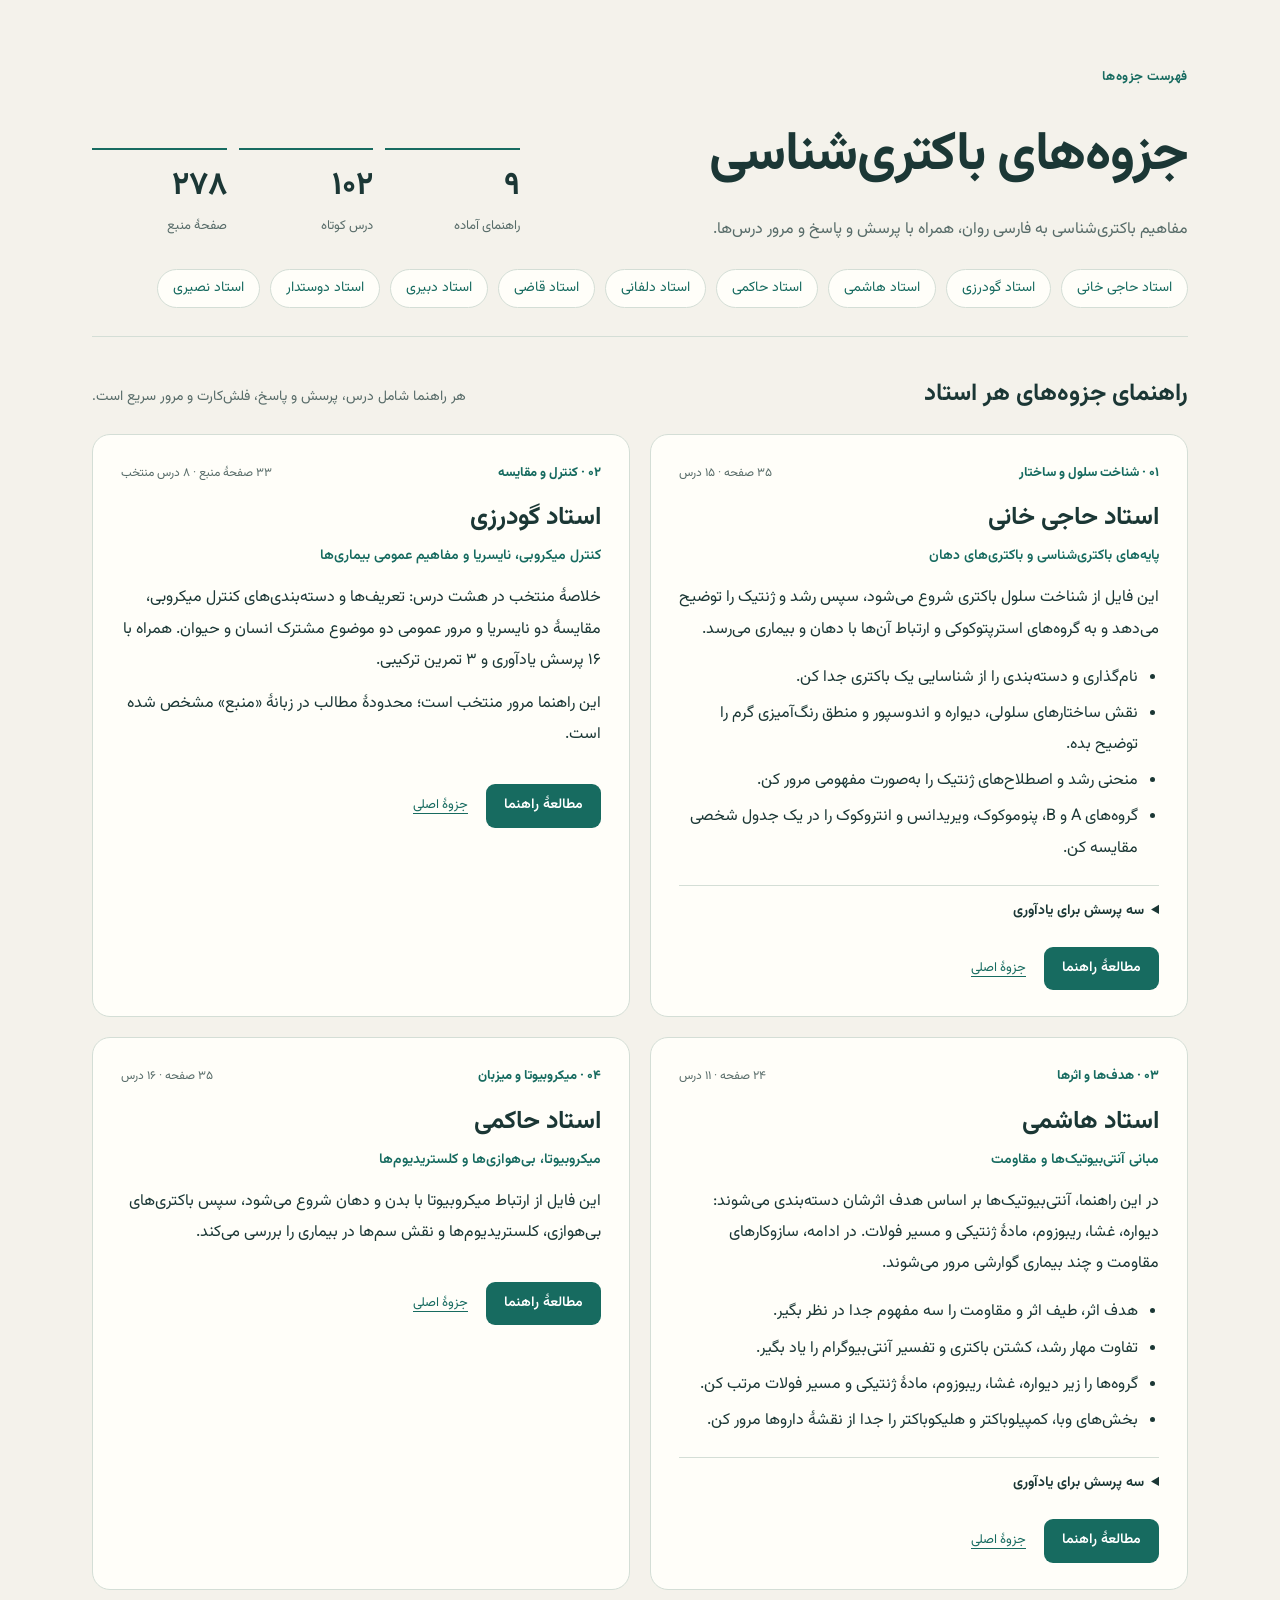
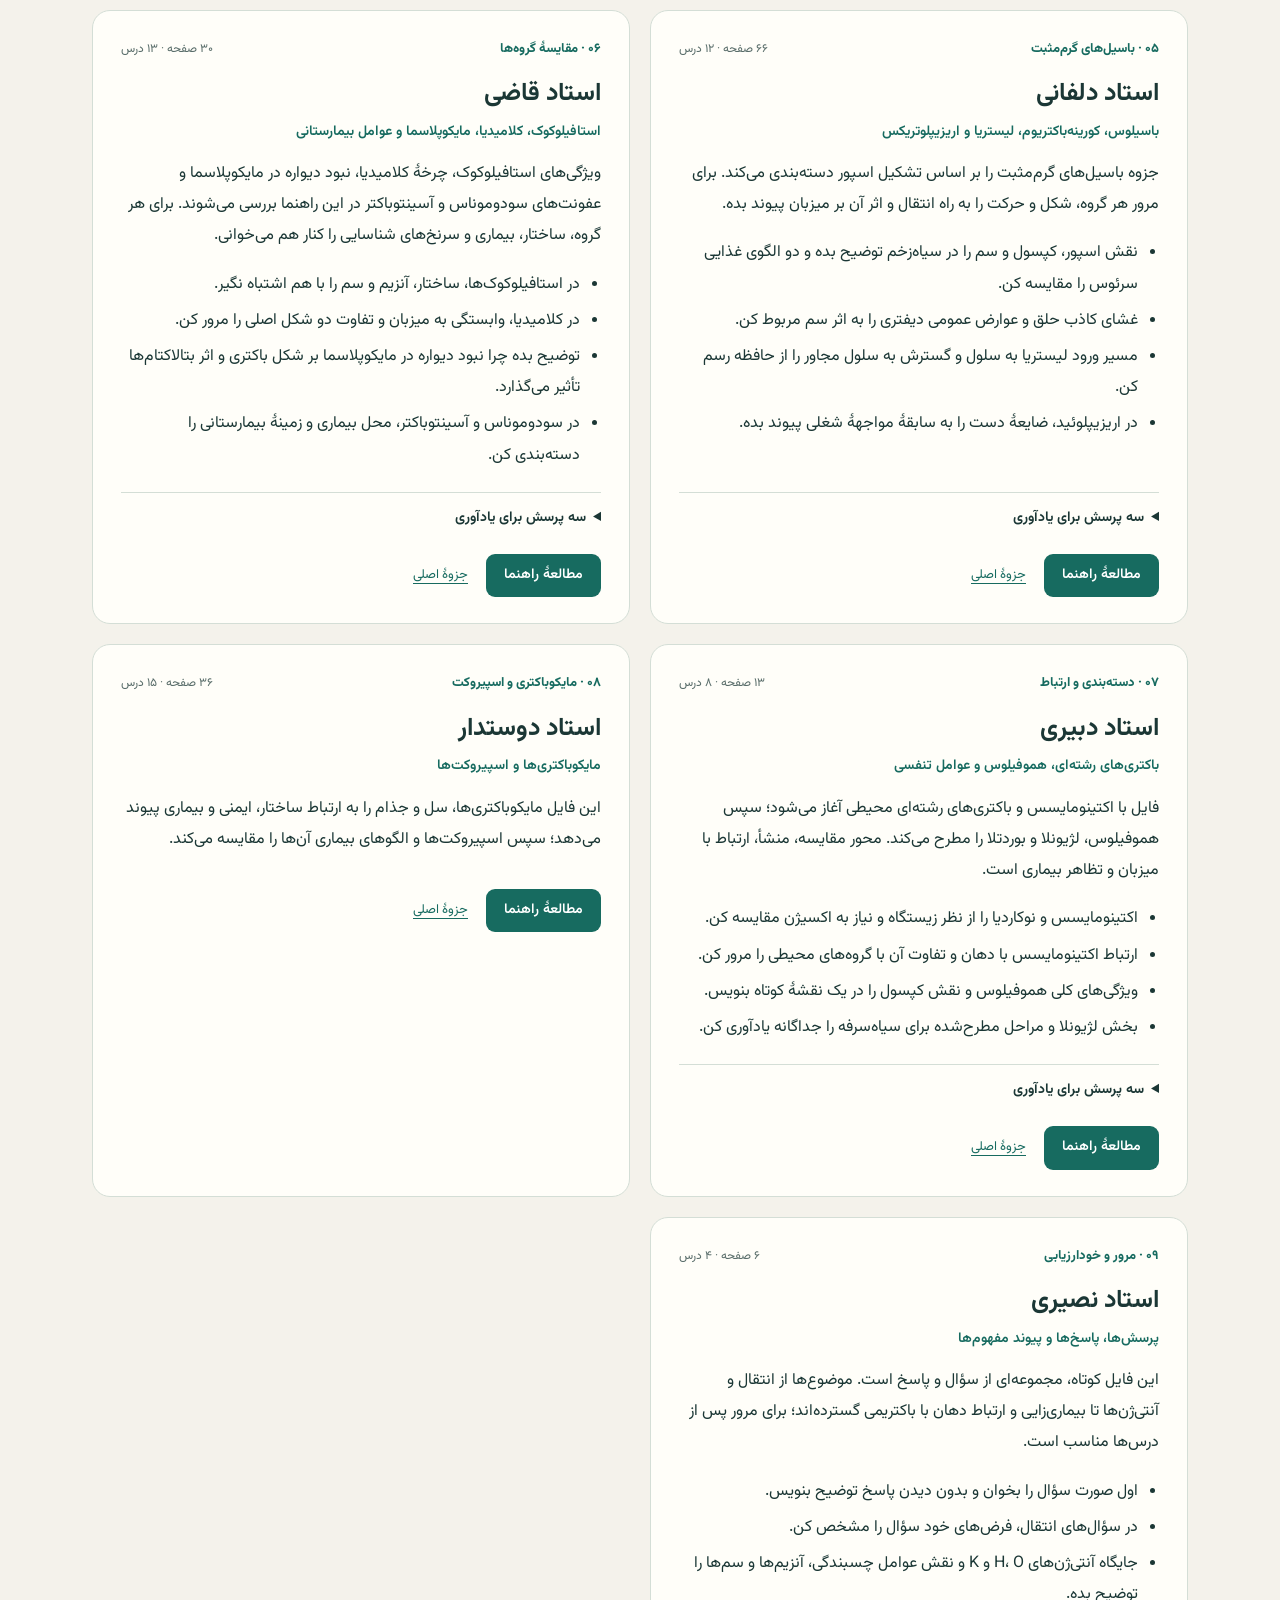
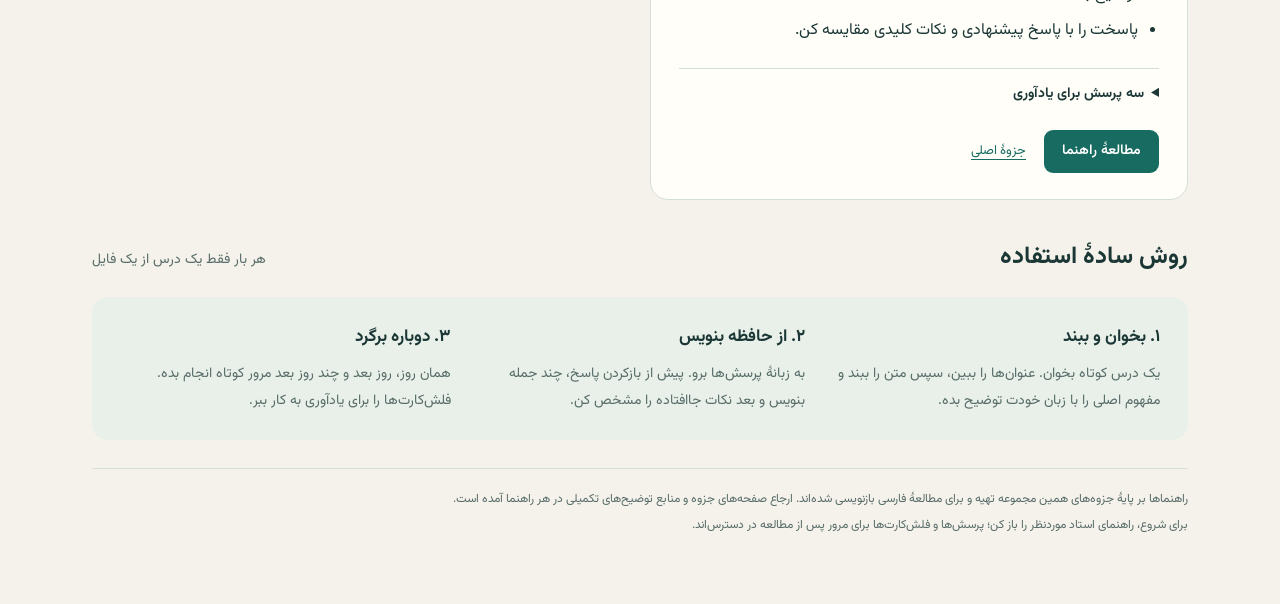
==== commit 8d2b2ad1: "Add Delfani bacteriology study guide" ====
--- a/study-guides/index.html
+++ b/study-guides/index.html
@@ -20,9 +20,9 @@
 <p class="eyebrow">فهرست جزوه‌ها</p>
 <div class="hero">
 <div><h1><strong>جزوه‌های باکتری‌شناسی</strong></h1><p class="lead">مفاهیم باکتری‌شناسی به فارسی روان، همراه با پرسش و پاسخ و مرور درس‌ها.</p></div>
-<div class="stats" aria-label="آمار راهنماهای این فهرست"><div class="stat"><strong>۸</strong><span>راهنمای آماده</span></div><div class="stat"><strong>۹۰</strong><span>درس کوتاه</span></div><div class="stat"><strong>۲۱۲</strong><span>صفحهٔ منبع</span></div></div>
+<div class="stats" aria-label="آمار راهنماهای این فهرست"><div class="stat"><strong>۹</strong><span>راهنمای آماده</span></div><div class="stat"><strong>۱۰۲</strong><span>درس کوتاه</span></div><div class="stat"><strong>۲۷۸</strong><span>صفحهٔ منبع</span></div></div>
 </div>
-<nav aria-label="دسترسی به فایل‌ها"><a href="#haji-khani">استاد حاجی خانی</a><a href="#goodarzi">استاد گودرزی</a><a href="#hashemi">استاد هاشمی</a><a href="#hakemi">استاد حاکمی</a><a href="#ghazi">استاد قاضی</a><a href="#dabiri">استاد دبیری</a><a href="#doostdar">استاد دوستدار</a><a href="#nasiri">استاد نصیری</a></nav>
+<nav aria-label="دسترسی به فایل‌ها"><a href="#haji-khani">استاد حاجی خانی</a><a href="#goodarzi">استاد گودرزی</a><a href="#hashemi">استاد هاشمی</a><a href="#hakemi">استاد حاکمی</a><a href="#delfani">استاد دلفانی</a><a href="#ghazi">استاد قاضی</a><a href="#dabiri">استاد دبیری</a><a href="#doostdar">استاد دوستدار</a><a href="#nasiri">استاد نصیری</a></nav>
 </header>
 
 <div class="section-head"><h2>راهنمای جزوه‌های هر استاد</h2><p>هر راهنما شامل درس، پرسش و پاسخ، فلش‌کارت و مرور سریع است.</p></div>
@@ -54,8 +54,17 @@
 <div class="actions"><a class="button" href="%D8%A7%D8%B3%D8%AA%D8%A7%D8%AF%20%D8%AD%D8%A7%DA%A9%D9%85%DB%8C.html">مطالعهٔ راهنما</a><a class="source" href="../%D8%A7%D8%B3%D8%AA%D8%A7%D8%AF%20%D8%AD%D8%A7%DA%A9%D9%85%DB%8C.pdf">جزوهٔ اصلی</a></div>
 </article>
 
+<article class="card" id="delfani">
+<div class="card-top"><span class="number">۰۵ · باسیل‌های گرم‌مثبت</span><span class="meta">۶۶ صفحه · ۱۲ درس</span></div>
+<h3>استاد دلفانی</h3><p class="subtitle">باسیلوس، کورینه‌باکتریوم، لیستریا و اریزیپلوتریکس</p>
+<p>جزوه باسیل‌های گرم‌مثبت را بر اساس تشکیل اسپور دسته‌بندی می‌کند. برای مرور هر گروه، شکل و حرکت را به راه انتقال و اثر آن بر میزبان پیوند بده.</p>
+<ul><li>نقش اسپور، کپسول و سم را در سیاه‌زخم توضیح بده و دو الگوی غذایی سرئوس را مقایسه کن.</li><li>غشای کاذب حلق و عوارض عمومی دیفتری را به اثر سم مربوط کن.</li><li>مسیر ورود لیستریا به سلول و گسترش به سلول مجاور را از حافظه رسم کن.</li><li>در اریزیپلوئید، ضایعهٔ دست را به سابقهٔ مواجههٔ شغلی پیوند بده.</li></ul>
+<details><summary>سه پرسش برای یادآوری</summary><ol><li>باسیلوس سرئوس چگونه دو الگوی غذایی متفاوت ایجاد می‌کند؟</li><li>سم دیفتری چگونه ساخت پروتئین را مختل می‌کند؟</li><li>اکتین میزبان چه نقشی در گسترش لیستریا دارد؟</li></ol></details>
+<div class="actions"><a class="button" href="%D8%A7%D8%B3%D8%AA%D8%A7%D8%AF%20%D8%AF%D9%84%D9%81%D8%A7%D9%86%DB%8C.html">مطالعهٔ راهنما</a><a class="source" href="../%D8%AC%D8%B2%D9%88%D9%87%20%D8%AC%D8%A7%D9%85%D8%B9%20%D9%85%D8%A8%D8%AD%D8%AB%20%D8%A7%D8%B3%D8%AA%D8%A7%D8%AF%20%D8%AF%D9%84%D9%81%D8%A7%D9%86%DB%8C.pdf">جزوهٔ اصلی</a></div>
+</article>
+
 <article class="card" id="ghazi">
-<div class="card-top"><span class="number">۰۵ · مقایسهٔ گروه‌ها</span><span class="meta">۳۰ صفحه · ۱۳ درس</span></div>
+<div class="card-top"><span class="number">۰۶ · مقایسهٔ گروه‌ها</span><span class="meta">۳۰ صفحه · ۱۳ درس</span></div>
 <h3>استاد قاضی</h3><p class="subtitle">استافیلوکوک، کلامیدیا، مایکوپلاسما و عوامل بیمارستانی</p>
 <p>ویژگی‌های استافیلوکوک، چرخهٔ کلامیدیا، نبود دیواره در مایکوپلاسما و عفونت‌های سودوموناس و آسینتوباکتر در این راهنما بررسی می‌شوند. برای هر گروه، ساختار، بیماری و سرنخ‌های شناسایی را کنار هم می‌خوانی.</p>
 <ul><li>در استافیلوکوک‌ها، ساختار، آنزیم و سم را با هم اشتباه نگیر.</li><li>در کلامیدیا، وابستگی به میزبان و تفاوت دو شکل اصلی را مرور کن.</li><li>توضیح بده چرا نبود دیواره در مایکوپلاسما بر شکل باکتری و اثر بتالاکتام‌ها تأثیر می‌گذارد.</li><li>در سودوموناس و آسینتوباکتر، محل بیماری و زمینهٔ بیمارستانی را دسته‌بندی کن.</li></ul>
@@ -64,7 +73,7 @@
 </article>
 
 <article class="card" id="dabiri">
-<div class="card-top"><span class="number">۰۶ · دسته‌بندی و ارتباط</span><span class="meta">۱۳ صفحه · ۸ درس</span></div>
+<div class="card-top"><span class="number">۰۷ · دسته‌بندی و ارتباط</span><span class="meta">۱۳ صفحه · ۸ درس</span></div>
 <h3>استاد دبیری</h3><p class="subtitle">باکتری‌های رشته‌ای، هموفیلوس و عوامل تنفسی</p>
 <p>فایل با اکتینومایسس و باکتری‌های رشته‌ای محیطی آغاز می‌شود؛ سپس هموفیلوس، لژیونلا و بوردتلا را مطرح می‌کند. محور مقایسه، منشأ، ارتباط با میزبان و تظاهر بیماری است.</p>
 <ul><li>اکتینومایسس و نوکاردیا را از نظر زیستگاه و نیاز به اکسیژن مقایسه کن.</li><li>ارتباط اکتینومایسس با دهان و تفاوت آن با گروه‌های محیطی را مرور کن.</li><li>ویژگی‌های کلی هموفیلوس و نقش کپسول را در یک نقشهٔ کوتاه بنویس.</li><li>بخش لژیونلا و مراحل مطرح‌شده برای سیاه‌سرفه را جداگانه یادآوری کن.</li></ul>
@@ -73,14 +82,14 @@
 </article>
 
 <article class="card" id="doostdar">
-<div class="card-top"><span class="number">۰۷ · مایکوباکتری و اسپیروکت</span><span class="meta">۳۶ صفحه · ۱۵ درس</span></div>
+<div class="card-top"><span class="number">۰۸ · مایکوباکتری و اسپیروکت</span><span class="meta">۳۶ صفحه · ۱۵ درس</span></div>
 <h3>استاد دوستدار</h3><p class="subtitle">مایکوباکتری‌ها و اسپیروکت‌ها</p>
 <p>این فایل مایکوباکتری‌ها، سل و جذام را به ارتباط ساختار، ایمنی و بیماری پیوند می‌دهد؛ سپس اسپیروکت‌ها و الگوهای بیماری آن‌ها را مقایسه می‌کند.</p>
 <div class="actions"><a class="button" href="%D8%A7%D8%B3%D8%AA%D8%A7%D8%AF%20%D8%AF%D9%88%D8%B3%D8%AA%D8%AF%D8%A7%D8%B1.html">مطالعهٔ راهنما</a><a class="source" href="../%D8%A7%D8%B3%D8%AA%D8%A7%D8%AF%20%D8%AF%D9%88%D8%B3%D8%AA%D8%AF%D8%A7%D8%B1.pdf">جزوهٔ اصلی</a></div>
 </article>
 
 <article class="card" id="nasiri">
-<div class="card-top"><span class="number">۰۸ · مرور و خودارزیابی</span><span class="meta">۶ صفحه · ۴ درس</span></div>
+<div class="card-top"><span class="number">۰۹ · مرور و خودارزیابی</span><span class="meta">۶ صفحه · ۴ درس</span></div>
 <h3>استاد نصیری</h3><p class="subtitle">پرسش‌ها، پاسخ‌ها و پیوند مفهوم‌ها</p>
 <p>این فایل کوتاه، مجموعه‌ای از سؤال و پاسخ است. موضوع‌ها از انتقال و آنتی‌ژن‌ها تا بیماری‌زایی و ارتباط دهان با باکتریمی گسترده‌اند؛ برای مرور پس از درس‌ها مناسب است.</p>
 <ul><li>اول صورت سؤال را بخوان و بدون دیدن پاسخ توضیح بنویس.</li><li>در سؤال‌های انتقال، فرض‌های خود سؤال را مشخص کن.</li><li>جایگاه آنتی‌ژن‌های H، O و K و نقش عوامل چسبندگی، آنزیم‌ها و سم‌ها را توضیح بده.</li><li>پاسخت را با پاسخ پیشنهادی و نکات کلیدی مقایسه کن.</li></ul>
